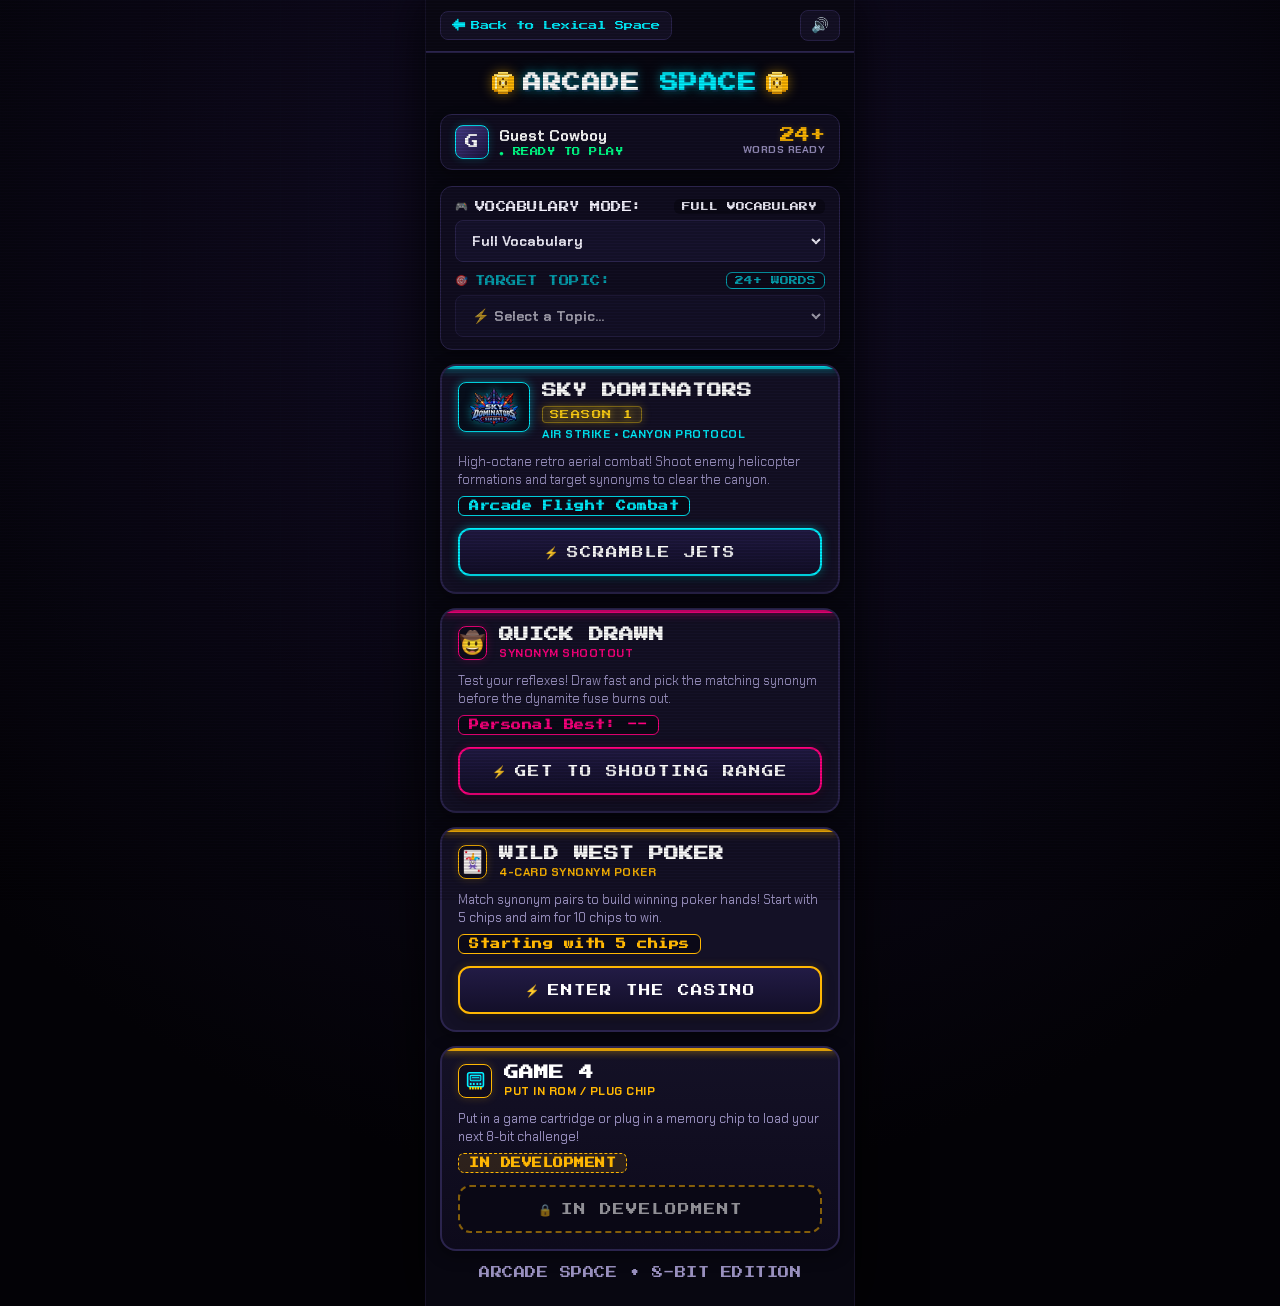
==== index.html @ 1ac6ac41 "Add Sky Dominators logo asset, .nojekyll, and update production game links" ====
<!DOCTYPE html>
<html lang="en">
<head>
  <meta charset="UTF-8">
  <meta name="viewport" content="width=device-width, initial-scale=1.0, maximum-scale=1.0, user-scalable=no, viewport-fit=cover">
  <title>Arcade Space — 8-Bit Mobile Hub</title>
  
  <!-- Retro 8-Bit & Mobile Fonts -->
  <link rel="preconnect" href="https://fonts.googleapis.com">
  <link rel="preconnect" href="https://fonts.gstatic.com" crossorigin>
  <link href="https://fonts.googleapis.com/css2?family=Chakra+Petch:wght@500;700;800&family=Press+Start+2P&display=swap" rel="stylesheet">

  <style>
    /* ==========================================================================
       MOBILE-ONLY RETRO 8-BIT & 20% NEON LIGHT SYSTEM
       ========================================================================== */
    :root {
      --bg-dark: #080711;
      --bg-card: #141126;
      --bg-card-press: #1d1838;
      
      /* 20% Neon Accents */
      --neon-cyan: #00F0FF;
      --neon-cyan-glow: rgba(0, 240, 255, 0.20);
      --neon-magenta: #FF007F;
      --neon-magenta-glow: rgba(255, 0, 127, 0.20);
      --neon-amber: #FFB703;
      --neon-amber-glow: rgba(255, 183, 3, 0.20);
      --neon-green: #00FF88;

      --border-retro: #2b244d;
      --text-muted: #9990bf;
      --text-white: #f5f3ff;

      --font-pixel: 'Press Start 2P', monospace;
      --font-ui: 'Chakra Petch', sans-serif;
    }

    * {
      box-sizing: border-box;
      margin: 0;
      padding: 0;
      -webkit-tap-highlight-color: transparent;
      user-select: none;
    }

    body {
      background-color: #030206;
      color: var(--text-white);
      font-family: var(--font-ui);
      min-height: 100vh;
      display: flex;
      justify-content: center;
      overflow-x: hidden;
      background-image: 
        radial-gradient(circle at 50% 20%, rgba(25, 18, 52, 0.8) 0%, #030206 75%),
        linear-gradient(rgba(0, 240, 255, 0.03) 1px, transparent 1px),
        linear-gradient(90deg, rgba(0, 240, 255, 0.03) 1px, transparent 1px);
      background-size: 100% 100%, 28px 28px, 28px 28px;
    }

    /* Subtle CRT Scanline (Atmospheric) */
    body::before {
      content: "";
      position: fixed;
      inset: 0;
      pointer-events: none;
      z-index: 999;
      background: linear-gradient(
        to bottom,
        rgba(255,255,255,0),
        rgba(255,255,255,0) 50%,
        rgba(0, 0, 0, 0.25) 50%,
        rgba(0, 0, 0, 0.25)
      );
      background-size: 100% 3px;
      opacity: 0.6;
    }

    /* Ambient 20% Neon Atmosphere Behind Mobile View */
    .ambient-glow-top {
      position: fixed;
      top: -60px;
      left: 50%;
      transform: translateX(-50%);
      width: 320px;
      height: 200px;
      background: radial-gradient(circle, rgba(0, 240, 255, 0.16) 0%, transparent 70%);
      pointer-events: none;
      z-index: 1;
    }

    /* Mobile App Container (Optimized for Mobile Use Only) */
    .mobile-app {
      width: 100%;
      max-width: 430px;
      min-height: 100vh;
      display: flex;
      flex-direction: column;
      background: var(--bg-dark);
      position: relative;
      z-index: 10;
      border-left: 1px solid rgba(43, 36, 77, 0.4);
      border-right: 1px solid rgba(43, 36, 77, 0.4);
      box-shadow: 0 0 50px rgba(0, 0, 0, 0.85);
      padding-bottom: 24px;
    }

    /* Top Sticky App Bar */
    .mobile-app-bar {
      position: sticky;
      top: 0;
      z-index: 50;
      background: rgba(12, 10, 22, 0.92);
      backdrop-filter: blur(10px);
      border-bottom: 2px solid var(--border-retro);
      padding: 10px 14px;
      display: flex;
      align-items: center;
      justify-content: space-between;
      gap: 10px;
    }

    .btn-app-back {
      display: inline-flex;
      align-items: center;
      gap: 6px;
      background: #151126;
      border: 1.5px solid var(--border-retro);
      color: var(--neon-cyan);
      padding: 7px 11px;
      border-radius: 8px;
      font-family: var(--font-pixel);
      font-size: clamp(0.46rem, 2vw, 0.58rem);
      line-height: 1.2;
      text-decoration: none;
      white-space: nowrap;
      transition: all 0.12s ease;
      cursor: pointer;
    }

    .btn-app-back:hover {
      border-color: var(--neon-cyan);
      box-shadow: 0 0 10px rgba(0, 240, 255, 0.35);
    }

    .btn-app-back:active {
      transform: scale(0.95);
      background: var(--neon-cyan-glow);
    }

    .btn-back-arrow {
      font-size: 0.82rem;
      line-height: 1;
      display: inline-block;
      transition: transform 0.15s ease;
    }

    .btn-app-back:hover .btn-back-arrow {
      transform: translateX(-2px);
    }

    .btn-app-sound {
      background: #151126;
      border: 1.5px solid var(--border-retro);
      color: var(--neon-amber);
      border-radius: 8px;
      padding: 6px 10px;
      font-size: 0.9rem;
      cursor: pointer;
      display: flex;
      align-items: center;
      justify-content: center;
      transition: all 0.12s ease;
    }

    .btn-app-sound:active {
      transform: scale(0.95);
    }

    /* 8-Bit Coin Logo Header */
    .logo-container {
      text-align: center;
      padding: 18px 14px 14px;
    }

    .mobile-logo-row {
      display: inline-flex;
      align-items: center;
      justify-content: center;
      gap: 8px;
    }

    .mobile-logo-title {
      font-family: var(--font-pixel);
      font-size: 1.15rem;
      letter-spacing: 1.5px;
      color: #ffffff;
      text-shadow: 
        0 0 10px rgba(0, 240, 255, 0.45),
        0 0 20px rgba(0, 240, 255, 0.2),
        2px 2px 0 #120e26;
    }

    .mobile-logo-title span {
      color: var(--neon-cyan);
    }

    /* 8-Bit Pixel Coin Animation */
    .coin-8bit {
      width: 24px;
      height: 24px;
      flex-shrink: 0;
      animation: coin-bob 2.2s ease-in-out infinite;
      filter: drop-shadow(0 0 6px rgba(255, 183, 3, 0.5));
    }

    .coin-8bit.alt {
      animation-delay: 1.1s;
    }

    @keyframes coin-bob {
      0%, 100% {
        transform: translateY(0) rotate(0deg);
      }
      50% {
        transform: translateY(-3px) rotate(6deg) scale(1.06);
        filter: drop-shadow(0 0 10px rgba(255, 183, 3, 0.8));
      }
    }

    /* Minimal Student Status Card */
    .student-card {
      margin: 0 14px 16px;
      background: #110e21;
      border: 1.5px solid var(--border-retro);
      border-radius: 12px;
      padding: 10px 14px;
      display: flex;
      align-items: center;
      justify-content: space-between;
      gap: 10px;
      box-shadow: 0 4px 12px rgba(0, 0, 0, 0.4);
    }

    .student-info {
      display: flex;
      align-items: center;
      gap: 10px;
      min-width: 0;
    }

    .student-avatar {
      width: 34px;
      height: 34px;
      border-radius: 8px;
      background: linear-gradient(135deg, #483d8b, #1d1540);
      border: 1.5px solid var(--neon-cyan);
      box-shadow: 0 0 8px var(--neon-cyan-glow);
      display: flex;
      align-items: center;
      justify-content: center;
      font-family: var(--font-pixel);
      font-size: 0.85rem;
      color: #fff;
      flex-shrink: 0;
    }

    .student-name {
      font-size: 0.95rem;
      font-weight: 800;
      color: #fff;
      white-space: nowrap;
      overflow: hidden;
      text-overflow: ellipsis;
    }

    .student-status {
      font-family: var(--font-pixel);
      font-size: 0.52rem;
      color: var(--neon-green);
      margin-top: 2px;
      letter-spacing: 0.5px;
    }

    .words-ready-badge {
      display: flex;
      flex-direction: column;
      align-items: flex-end;
      flex-shrink: 0;
    }

    .words-count-num {
      font-family: var(--font-pixel);
      font-size: 0.95rem;
      color: var(--neon-amber);
      text-shadow: 0 0 6px var(--neon-amber-glow);
    }

    .words-count-lbl {
      font-size: 0.65rem;
      font-weight: 700;
      color: var(--text-muted);
      text-transform: uppercase;
      letter-spacing: 0.5px;
    }

    /* Mobile Game Cards Stack */
    .mobile-games-stack {
      padding: 0 14px;
      display: flex;
      flex-direction: column;
      gap: 14px;
      flex: 1;
    }

    /* Touch-Optimized Game Card */
    .mobile-card {
      background: var(--bg-card);
      border: 2px solid var(--border-retro);
      border-radius: 16px;
      padding: 16px;
      display: flex;
      flex-direction: column;
      gap: 12px;
      position: relative;
      overflow: hidden;
      box-shadow: 0 4px 16px rgba(0, 0, 0, 0.45);
      animation: card-appear 0.35s ease-out backwards;
    }

    .mobile-card::before {
      content: "";
      position: absolute;
      top: 0;
      left: 0;
      right: 0;
      height: 3px;
      background: var(--card-accent, var(--neon-cyan));
      opacity: 0.85;
      box-shadow: 0 0 8px var(--card-accent, var(--neon-cyan));
    }

    @keyframes card-appear {
      from {
        opacity: 0;
        transform: translateY(12px);
      }
      to {
        opacity: 1;
        transform: translateY(0);
      }
    }

    .mobile-card.theme-airstrike {
      --card-accent: #00F0FF;
      --card-glow: rgba(0, 240, 255, 0.45);
      animation-delay: 0s;
    }

    .mobile-card.theme-duel {
      --card-accent: var(--neon-magenta);
      --card-glow: var(--neon-magenta-glow);
      animation-delay: 0.08s;
    }

    .mobile-card.theme-poker {
      --card-accent: var(--neon-amber);
      --card-glow: var(--neon-amber-glow);
      animation-delay: 0.16s;
    }

    .mobile-card.theme-cartridge {
      --card-accent: var(--neon-amber);
      --card-glow: var(--neon-amber-glow);
      background: linear-gradient(180deg, #141126 0%, #0d0a1b 100%);
      animation-delay: 0.24s;
    }

    .card-header-two-col {
      display: flex;
      align-items: stretch;
      gap: 12px;
      margin: 0;
      padding: 0;
    }

    .card-header-titles {
      display: flex;
      flex-direction: column;
      justify-content: center;
      gap: 3px;
      flex: 1;
      min-width: 0;
    }

    .card-icon-box {
      aspect-ratio: 1 / 1;
      align-self: stretch;
      border-radius: 8px;
      background: #0f0c1d;
      border: 1.5px solid var(--card-accent, var(--neon-cyan));
      box-shadow: 0 0 10px var(--card-glow, var(--neon-cyan-glow));
      display: flex;
      align-items: center;
      justify-content: center;
      font-size: 1.35rem;
      flex-shrink: 0;
      overflow: hidden;
      object-fit: contain;
    }

    .card-icon-box.card-icon-logo {
      width: 72px;
      height: 50px;
      aspect-ratio: auto;
      padding: 3px 5px;
      background: #08101e;
      border: 1.5px solid var(--card-accent, #00F0FF);
      box-shadow: 0 0 10px var(--card-glow, rgba(0, 240, 255, 0.45));
      display: flex;
      align-items: center;
      justify-content: center;
      flex-shrink: 0;
      border-radius: 8px;
      overflow: hidden;
    }

    .card-icon-box svg {
      max-width: 65%;
      max-height: 65%;
      object-fit: contain;
    }

    .card-icon-box img,
    .card-icon-box .card-logo-img {
      width: 100%;
      height: 100%;
      object-fit: contain;
      display: block;
      filter: drop-shadow(0 0 4px rgba(0, 240, 255, 0.5));
    }

    .card-title {
      font-family: var(--font-pixel);
      font-size: 0.92rem;
      line-height: 1.2;
      color: #ffffff;
      margin: 0;
    }

    .card-season-subtitle {
      display: inline-flex;
      align-items: center;
      gap: 5px;
      font-family: var(--font-pixel);
      font-size: 0.58rem;
      letter-spacing: 0.16em;
      color: #facc15;
      text-shadow: 0 0 8px rgba(250, 204, 21, 0.7);
      background: rgba(250, 204, 21, 0.12);
      border: 1px solid rgba(250, 204, 21, 0.45);
      border-radius: 4px;
      padding: 3px 7px;
      margin-top: 3px;
      margin-bottom: 2px;
      width: fit-content;
      text-transform: uppercase;
      box-shadow: 0 0 10px rgba(250, 204, 21, 0.25), inset 0 0 4px rgba(250, 204, 21, 0.1);
    }

    .card-subtitle {
      font-size: 0.72rem;
      font-weight: 700;
      color: var(--card-accent, var(--neon-cyan));
      text-transform: uppercase;
      letter-spacing: 0.5px;
      line-height: 1.2;
      margin: 0;
    }

    .card-body {
      display: flex;
      flex-direction: column;
      gap: 8px;
    }

    .card-short-desc {
      font-size: 0.8rem;
      line-height: 1.35;
      color: var(--text-muted);
      margin: 0;
    }

    .card-meta-row {
      display: flex;
      align-items: center;
      gap: 8px;
    }

    .card-stat-badge {
      font-family: var(--font-pixel);
      font-size: 0.62rem;
      padding: 4px 10px;
      border-radius: 6px;
      background: #0b0917;
      border: 1px solid var(--card-accent, var(--neon-cyan));
      color: var(--card-accent, var(--neon-cyan));
      display: inline-flex;
      align-items: center;
      letter-spacing: 0.5px;
      font-weight: 700;
    }

    .card-in-dev-pill {
      font-family: var(--font-pixel);
      font-size: 0.62rem;
      padding: 4px 10px;
      border-radius: 6px;
      background: rgba(255, 179, 0, 0.12);
      border: 1px dashed var(--neon-amber);
      color: var(--neon-amber);
      display: inline-flex;
      align-items: center;
      letter-spacing: 0.5px;
      font-weight: 800;
    }

    .mobile-btn-cartridge.in-dev-btn {
      width: 100%;
      min-height: 48px;
      display: flex;
      align-items: center;
      justify-content: center;
      gap: 8px;
      background: #0a0815;
      border: 2px dashed rgba(255, 179, 0, 0.5);
      border-radius: 12px;
      color: rgba(255, 255, 255, 0.55);
      font-family: var(--font-pixel);
      font-size: 0.72rem;
      letter-spacing: 1px;
      cursor: not-allowed;
      box-shadow: none;
    }

    /* Mobile Big Tap Action Buttons (Thumb Optimized) */
    .mobile-btn-play {
      width: 100%;
      min-height: 48px;
      display: flex;
      align-items: center;
      justify-content: center;
      gap: 8px;
      background: linear-gradient(180deg, #221b45 0%, #130f29 100%);
      border: 2px solid var(--card-accent, var(--neon-cyan));
      border-radius: 12px;
      color: #ffffff;
      font-family: var(--font-pixel);
      font-size: 0.72rem;
      text-decoration: none;
      cursor: pointer;
      text-transform: uppercase;
      letter-spacing: 1px;
      box-shadow: 0 4px 12px rgba(0, 0, 0, 0.4), 0 0 10px var(--card-glow, var(--neon-cyan-glow));
      transition: transform 0.1s ease, filter 0.1s ease;
    }

    .mobile-btn-play:active {
      transform: scale(0.96);
      filter: brightness(1.2);
    }

    /* Cartridge Slot Button */
    .mobile-btn-cartridge {
      width: 100%;
      min-height: 48px;
      display: flex;
      align-items: center;
      justify-content: center;
      gap: 8px;
      background: #0e0b1c;
      border: 2px dashed var(--neon-cyan);
      border-radius: 12px;
      color: var(--neon-cyan);
      font-family: var(--font-pixel);
      font-size: 0.65rem;
      text-transform: uppercase;
      letter-spacing: 0.8px;
      cursor: pointer;
      box-shadow: 0 0 10px rgba(0, 240, 255, 0.12);
      transition: all 0.12s ease;
    }

    .mobile-btn-cartridge:active {
      transform: scale(0.96);
      background: rgba(0, 240, 255, 0.15);
      border-style: solid;
      box-shadow: 0 0 16px var(--neon-cyan-glow);
    }

    /* Minimal Mobile Footer */
    .mobile-footer {
      text-align: center;
      padding: 16px 14px 4px;
      font-size: 0.7rem;
      color: var(--text-muted);
      font-family: var(--font-pixel);
      letter-spacing: 0.5px;
    }
  </style>
</head>
<body>

  <!-- Ambient 20% Neon Atmosphere -->
  <div class="ambient-glow-top"></div>

  <!-- Mobile App Frame (Mobile Use Only) -->
  <div class="mobile-app">

    <!-- Top Sticky Mobile Bar -->
    <nav class="mobile-app-bar">
      <a href="https://vuongtranvt1331-design.github.io/Lexical_Space/" class="btn-app-back" id="btnBackToLS" title="Return to Lexical Space">
        <span class="btn-back-arrow" aria-hidden="true">←</span> Back to Lexical Space
      </a>

      <button id="btnSoundToggle" class="btn-app-sound" type="button" aria-label="Toggle 8-bit Sound">
        <span id="soundIcon">🔊</span>
      </button>
    </nav>

    <!-- Logo Header with 8-Bit Golden Pixel Coins -->
    <header class="logo-container">
      <div class="mobile-logo-row">
        <!-- 8-Bit Pixel Coin (Left) -->
        <svg class="coin-8bit" viewBox="0 0 24 24" xmlns="http://www.w3.org/2000/svg">
          <rect x="7" y="1" width="10" height="2" fill="#FFE066"/>
          <rect x="7" y="21" width="10" height="2" fill="#D48B00"/>
          <rect x="3" y="3" width="4" height="2" fill="#FFE066"/>
          <rect x="17" y="3" width="4" height="2" fill="#FFE066"/>
          <rect x="3" y="19" width="4" height="2" fill="#D48B00"/>
          <rect x="17" y="19" width="4" height="2" fill="#D48B00"/>
          <rect x="1" y="5" width="2" height="14" fill="#FFB703"/>
          <rect x="21" y="5" width="2" height="14" fill="#FFB703"/>
          <rect x="3" y="5" width="18" height="14" fill="#FFB703"/>
          <rect x="7" y="3" width="10" height="18" fill="#FFC324"/>
          <rect x="4" y="6" width="2" height="12" fill="#FFF2A3"/>
          <rect x="6" y="4" width="12" height="2" fill="#FFF2A3"/>
          <rect x="11" y="7" width="2" height="10" fill="#7D4E00"/>
          <rect x="8" y="10" width="8" height="4" fill="#7D4E00"/>
          <rect x="10" y="9" width="4" height="6" fill="#FFE066"/>
          <rect x="11" y="11" width="2" height="2" fill="#FFFFFF"/>
        </svg>

        <h1 class="mobile-logo-title">ARCADE <span>SPACE</span></h1>

        <!-- 8-Bit Pixel Coin (Right, Alt Timing) -->
        <svg class="coin-8bit alt" viewBox="0 0 24 24" xmlns="http://www.w3.org/2000/svg">
          <rect x="7" y="1" width="10" height="2" fill="#FFE066"/>
          <rect x="7" y="21" width="10" height="2" fill="#D48B00"/>
          <rect x="3" y="3" width="4" height="2" fill="#FFE066"/>
          <rect x="17" y="3" width="4" height="2" fill="#FFE066"/>
          <rect x="3" y="19" width="4" height="2" fill="#D48B00"/>
          <rect x="17" y="19" width="4" height="2" fill="#D48B00"/>
          <rect x="1" y="5" width="2" height="14" fill="#FFB703"/>
          <rect x="21" y="5" width="2" height="14" fill="#FFB703"/>
          <rect x="3" y="5" width="18" height="14" fill="#FFB703"/>
          <rect x="7" y="3" width="10" height="18" fill="#FFC324"/>
          <rect x="4" y="6" width="2" height="12" fill="#FFF2A3"/>
          <rect x="6" y="4" width="12" height="2" fill="#FFF2A3"/>
          <rect x="11" y="7" width="2" height="10" fill="#7D4E00"/>
          <rect x="8" y="10" width="8" height="4" fill="#7D4E00"/>
          <rect x="10" y="9" width="4" height="6" fill="#FFE066"/>
          <rect x="11" y="11" width="2" height="2" fill="#FFFFFF"/>
        </svg>
      </div>
    </header>

    <!-- Student Status Card (Essential Info Only) -->
    <section class="student-card">
      <div class="student-info">
        <div id="playerAvatar" class="student-avatar">G</div>
        <div style="min-width: 0;">
          <div id="playerName" class="student-name">Guest Cowboy</div>
          <div class="student-status">● READY TO PLAY</div>
        </div>
      </div>

      <div class="words-ready-badge">
        <span id="playerWordCount" class="words-count-num">--</span>
        <span class="words-count-lbl">WORDS READY</span>
      </div>
    </section>

    <!-- Dynamic Topic & Mode Mission Control -->
    <section class="topic-select-card" style="margin: 0 14px 14px; background: #110e21; border: 1.5px solid var(--border-retro); border-radius: 12px; padding: 12px 14px; box-shadow: 0 4px 12px rgba(0, 0, 0, 0.4);">
      
      <!-- Vocabulary Mode Dropdown (Exactly: Full Vocabulary, Topic) -->
      <div style="margin-bottom: 10px;">
        <div style="display: flex; align-items: center; justify-content: space-between; margin-bottom: 6px;">
          <span style="font-family: var(--font-pixel); font-size: 0.65rem; color: var(--neon-yellow); letter-spacing: 0.5px; display: flex; align-items: center; gap: 6px;">
            <span>🎮</span> VOCABULARY MODE:
          </span>
          <span id="vocabModeBadge" style="font-family: var(--font-pixel); font-size: 0.55rem; padding: 3px 8px; border-radius: 6px; background: #0b0917; border: 1px solid var(--neon-yellow); color: var(--neon-yellow);">
            FULL VOCABULARY
          </span>
        </div>
        <div style="position: relative;">
          <select id="arcadeVocabModeSelect" style="width: 100%; min-height: 42px; background: #17132e; border: 1.5px solid var(--border-retro); border-radius: 8px; color: #f5f3ff; font-family: var(--font-ui); font-size: 0.88rem; font-weight: 700; padding: 8px 12px; outline: none; cursor: pointer; transition: all 0.15s ease;">
            <option value="full">Full Vocabulary</option>
            <option value="topic">Topic</option>
          </select>
        </div>
      </div>

      <!-- Topic Mission Control (Active & required when Mode = Topic) -->
      <div id="arcadeTopicWrapper" style="position: relative; transition: opacity 0.2s ease;">
        <div style="display: flex; align-items: center; justify-content: space-between; margin-bottom: 6px;">
          <span id="topicLabelText" style="font-family: var(--font-pixel); font-size: 0.65rem; color: var(--neon-cyan); letter-spacing: 0.5px; display: flex; align-items: center; gap: 6px;">
            <span>🎯</span> TARGET TOPIC:
          </span>
          <span id="topicWordCountBadge" style="font-family: var(--font-pixel); font-size: 0.55rem; padding: 3px 8px; border-radius: 6px; background: #0b0917; border: 1px solid var(--neon-cyan); color: var(--neon-cyan);">
            ALL TOPICS
          </span>
        </div>
        <div style="position: relative;">
          <select id="arcadeTopicSelect" style="width: 100%; min-height: 42px; background: #17132e; border: 1.5px solid var(--border-retro); border-radius: 8px; color: #f5f3ff; font-family: var(--font-ui); font-size: 0.88rem; font-weight: 700; padding: 8px 12px; outline: none; cursor: pointer; transition: all 0.15s ease;">
            <option value="">⚡ Select a Topic...</option>
          </select>
        </div>
        <div id="modeWarningMsg" style="display: none; margin-top: 6px; font-size: 0.75rem; color: #f87171; font-weight: 700; font-family: var(--font-ui); padding: 4px 8px; background: rgba(239, 68, 68, 0.12); border: 1px solid rgba(239, 68, 68, 0.3); border-radius: 6px;">
          ⚠️ Please select a topic to start playing in Topic mode!
        </div>
      </div>

    </section>

    <!-- Mobile Games Stack (Direct Thumb Actions) -->
    <main class="mobile-games-stack">

      <!-- ==================== GAME 1: SKY DOMINATORS (FEATURED) ==================== -->
      <article class="mobile-card theme-airstrike">
        <header class="card-header-two-col">
          <div class="card-icon-box card-icon-logo" title="Sky Dominators" aria-hidden="true">
            <img src="assets/logo/sky_dominators_logo.png" alt="Sky Dominators Logo" class="card-logo-img" />
          </div>
          <div class="card-header-titles">
            <h2 class="card-title">SKY DOMINATORS</h2>
            <div class="card-season-subtitle">SEASON 1</div>
            <div class="card-subtitle">Air Strike • Canyon Protocol</div>
          </div>
        </header>

        <div class="card-body">
          <p class="card-short-desc">
            High-octane retro aerial combat! Shoot enemy helicopter formations and target synonyms to clear the canyon.
          </p>
          <div class="card-meta-row">
            <span class="card-stat-badge">Arcade Flight Combat</span>
          </div>
        </div>

        <a id="btnPlayAirStrike" href="air_strike_arcade_game%20(1).html" class="mobile-btn-play">
          <span>⚡</span> Scramble Jets
        </a>
      </article>

      <!-- ==================== GAME 2: QUICK DRAWN ==================== -->
      <article class="mobile-card theme-duel">
        <header class="card-header-two-col">
          <div class="card-icon-box" aria-hidden="true">🤠</div>
          <div class="card-header-titles">
            <h2 class="card-title">QUICK DRAWN</h2>
            <div class="card-subtitle">Synonym Shootout</div>
          </div>
        </header>

        <div class="card-body">
          <p class="card-short-desc">
            Test your reflexes! Draw fast and pick the matching synonym before the dynamite fuse burns out.
          </p>
          <div class="card-meta-row">
            <span id="statBestDuel" class="card-stat-badge">Personal Best: --</span>
          </div>
        </div>

        <a id="btnPlayQuickDrawn" href="fast_drawn_wilhelm_scream_instructions%20(1).html" class="mobile-btn-play">
          <span>⚡</span> Get to Shooting Range
        </a>
      </article>

      <!-- ==================== GAME 3: WILD WEST POKER ==================== -->
      <article class="mobile-card theme-poker">
        <header class="card-header-two-col">
          <div class="card-icon-box" aria-hidden="true">🃏</div>
          <div class="card-header-titles">
            <h2 class="card-title">WILD WEST POKER</h2>
            <div class="card-subtitle">4-Card Synonym Poker</div>
          </div>
        </header>

        <div class="card-body">
          <p class="card-short-desc">
            Match synonym pairs to build winning poker hands! Start with 5 chips and aim for 10 chips to win.
          </p>
          <div class="card-meta-row">
            <span class="card-stat-badge">Starting with 5 chips</span>
          </div>
        </div>

        <a id="btnPlayPoker" href="wild_west_vocabulary_poker_fixed.html" class="mobile-btn-play">
          <span>⚡</span> Enter the Casino
        </a>
      </article>

      <!-- ==================== GAME 4: CARTRIDGE BAY (IN DEVELOPMENT) ==================== -->
      <article class="mobile-card theme-cartridge">
        <header class="card-header-two-col">
          <div class="card-icon-box" title="8-Bit Memory Cartridge Slot" aria-hidden="true">
            <svg width="24" height="24" viewBox="0 0 24 24" fill="none" xmlns="http://www.w3.org/2000/svg">
              <rect x="3" y="2" width="18" height="16" rx="2" fill="#1b1736" stroke="#00F0FF" stroke-width="1.8"/>
              <rect x="6" y="5" width="12" height="6" rx="1" fill="#00F0FF" fill-opacity="0.2" stroke="#00F0FF" stroke-width="1.2"/>
              <line x1="8" y1="7.5" x2="16" y2="7.5" stroke="#00F0FF" stroke-width="1"/>
              <rect x="5.5" y="13.5" width="2" height="2.5" fill="#00F0FF"/>
              <rect x="9" y="13.5" width="2" height="2.5" fill="#00F0FF"/>
              <rect x="13" y="13.5" width="2" height="2.5" fill="#00F0FF"/>
              <rect x="16.5" y="13.5" width="2" height="2.5" fill="#00F0FF"/>
              <rect x="5" y="18" width="2" height="3" fill="#FFD700"/>
              <rect x="8" y="18" width="2" height="3" fill="#FFD700"/>
              <rect x="11" y="18" width="2" height="3" fill="#FFD700"/>
              <rect x="14" y="18" width="2" height="3" fill="#FFD700"/>
              <rect x="17" y="18" width="2" height="3" fill="#FFD700"/>
            </svg>
          </div>
          <div class="card-header-titles">
            <h2 class="card-title">GAME 4</h2>
            <div class="card-subtitle">Put in ROM / Plug Chip</div>
          </div>
        </header>

        <div class="card-body">
          <p class="card-short-desc">
            Put in a game cartridge or plug in a memory chip to load your next 8-bit challenge!
          </p>
          <div class="card-meta-row">
            <span class="card-in-dev-pill">IN DEVELOPMENT</span>
          </div>
        </div>

        <button id="btnInsertCartridge" type="button" class="mobile-btn-cartridge in-dev-btn" disabled aria-disabled="true">
          <span>🔒</span> IN DEVELOPMENT
        </button>
      </article>

    </main>

    <!-- Minimal Mobile Footer -->
    <footer class="mobile-footer">
      ARCADE SPACE • 8-BIT EDITION
    </footer>

  </div>

  <!-- Retro Web Audio Engine & Fast Mobile Logic -->
  <script>
    (function () {
      'use strict';

      // =========================================================================
      // 1. 8-BIT RETRO SOUND SYNTHESIZER (Pure Web Audio API)
      // =========================================================================
      class RetroAudioEngine {
        constructor() {
          this.ctx = null;
          this.muted = false;
        }

        init() {
          if (!this.ctx) {
            const AudioCtx = window.AudioContext || window.webkitAudioContext;
            if (AudioCtx) this.ctx = new AudioCtx();
          }
          if (this.ctx && this.ctx.state === "suspended") {
            this.ctx.resume();
          }
        }

        toggleMute() {
          this.muted = !this.muted;
          return this.muted;
        }

        playCoin() {
          if (this.muted) return;
          this.init();
          if (!this.ctx) return;

          const notes = [523.25, 659.25, 783.99, 1046.5];
          notes.forEach((freq, i) => {
            const start = this.ctx.currentTime + i * 0.055;
            const osc = this.ctx.createOscillator();
            const gain = this.ctx.createGain();
            osc.type = "square";
            osc.frequency.setValueAtTime(freq, start);
            gain.gain.setValueAtTime(0.08, start);
            gain.gain.exponentialRampToValueAtTime(0.001, start + 0.14);
            osc.connect(gain);
            gain.connect(this.ctx.destination);
            osc.start(start);
            osc.stop(start + 0.15);
          });
        }

        playBlip() {
          if (this.muted) return;
          this.init();
          if (!this.ctx) return;

          const now = this.ctx.currentTime;
          const osc = this.ctx.createOscillator();
          const gain = this.ctx.createGain();
          osc.type = "triangle";
          osc.frequency.setValueAtTime(480, now);
          osc.frequency.exponentialRampToValueAtTime(960, now + 0.05);
          gain.gain.setValueAtTime(0.08, now);
          gain.gain.exponentialRampToValueAtTime(0.001, now + 0.06);
          osc.connect(gain);
          gain.connect(this.ctx.destination);
          osc.start(now);
          osc.stop(now + 0.07);
        }

        playCartridgeSnap() {
          if (this.muted) return;
          this.init();
          if (!this.ctx) return;
          const now = this.ctx.currentTime;
          const osc = this.ctx.createOscillator();
          const gain = this.ctx.createGain();
          osc.type = "sawtooth";
          osc.frequency.setValueAtTime(140, now);
          osc.frequency.exponentialRampToValueAtTime(35, now + 0.1);
          gain.gain.setValueAtTime(0.18, now);
          gain.gain.exponentialRampToValueAtTime(0.001, now + 0.1);
          osc.connect(gain);
          gain.connect(this.ctx.destination);
          osc.start(now);
          osc.stop(now + 0.11);

          setTimeout(() => {
            if (!this.ctx || this.muted) return;
            const t = this.ctx.currentTime;
            const osc2 = this.ctx.createOscillator();
            const gain2 = this.ctx.createGain();
            osc2.type = "square";
            osc2.frequency.setValueAtTime(1046.5, t);
            osc2.frequency.setValueAtTime(2093, t + 0.05);
            gain2.gain.setValueAtTime(0.1, t);
            gain2.gain.exponentialRampToValueAtTime(0.001, t + 0.12);
            osc2.connect(gain2);
            gain2.connect(this.ctx.destination);
            osc2.start(t);
            osc2.stop(t + 0.13);
          }, 60);
        }
      }

      const audio = new RetroAudioEngine();

      // =========================================================================
      // 2. USER PASSPORT & LOCAL WORDS DETECTION
      // =========================================================================
      function getDetectedUser() {
        const params = new URLSearchParams(window.location.search);
        const urlUser = params.get("user");
        if (urlUser && urlUser.trim()) return urlUser.trim();

        const keys = ["vocab_user", "username", "lexicalSpace_username", "currentUser"];
        for (const k of keys) {
          const val = localStorage.getItem(k);
          if (val && val.trim()) {
            const trimmed = val.trim();
            if (trimmed.startsWith("{")) {
              try {
                const parsed = JSON.parse(trimmed);
                if (parsed && parsed.username) return parsed.username.trim();
              } catch (_) {}
            } else {
              return trimmed;
            }
          }
        }
        return "Guest Cowboy";
      }

      function sortTopicsNumericFirst(topics) {
        return [...topics].sort((a, b) => {
          const parseTopic = (t) => {
            const match = String(t || "").trim().match(/^(\d+)(?:\.|\s|-|_)?(.*)$/);
            if (match) {
              return { hasNumber: true, num: parseInt(match[1], 10), rest: match[2].trim() };
            }
            return { hasNumber: false, num: Infinity, rest: String(t || "").trim() };
          };

          const parsedA = parseTopic(a);
          const parsedB = parseTopic(b);

          if (parsedA.hasNumber && parsedB.hasNumber) {
            if (parsedA.num !== parsedB.num) return parsedA.num - parsedB.num;
            return parsedA.rest.localeCompare(parsedB.rest, undefined, { sensitivity: 'base', numeric: true });
          }

          if (parsedA.hasNumber && !parsedB.hasNumber) return -1;
          if (!parsedA.hasNumber && parsedB.hasNumber) return 1;

          return parsedA.rest.localeCompare(parsedB.rest, undefined, { sensitivity: 'base', numeric: true });
        });
      }

      async function queryIndexedDBWordData(username) {
        return new Promise((resolve) => {
          try {
            if (!window.indexedDB) return resolve({ totalCount: 0, topicMap: new Map(), sortedTopics: [] });
            const req = indexedDB.open("LexicalSpaceDB", 1);
            req.onerror = () => resolve({ totalCount: 0, topicMap: new Map(), sortedTopics: [] });
            req.onsuccess = (e) => {
              const db = e.target.result;
              if (!db.objectStoreNames.contains("words")) return resolve({ totalCount: 0, topicMap: new Map(), sortedTopics: [] });
              const tx = db.transaction("words", "readonly");
              const store = tx.objectStore("words");
              const getReq = store.getAll();
              getReq.onerror = () => resolve({ totalCount: 0, topicMap: new Map(), sortedTopics: [] });
              getReq.onsuccess = () => {
                const all = getReq.result || [];
                const u = (username && username !== "Guest Cowboy") ? username.toLowerCase() : "";
                const matched = all.filter(w => !u || ((w.username || "").trim().toLowerCase() === u));

                const topicMap = new Map();
                let synonymCount = 0;
                matched.forEach(w => {
                  const t = (w.topic || "").trim();
                  if (t) {
                    topicMap.set(t, (topicMap.get(t) || 0) + 1);
                  }
                  const syn = w.synonym1 || w.synonym || w.synonym2 || (Array.isArray(w.synonyms) && w.synonyms.length > 0);
                  if (syn) synonymCount++;
                });

                const rawTopics = Array.from(topicMap.keys());
                const sortedTopics = sortTopicsNumericFirst(rawTopics);

                resolve({
                  totalCount: u ? matched.length : all.length,
                  synonymCount: synonymCount,
                  topicMap,
                  sortedTopics
                });
              };
            };
          } catch (_) {
            resolve({ totalCount: 0, synonymCount: 0, topicMap: new Map(), sortedTopics: [] });
          }
        });
      }

      function getBestDuelScore(username) {
        const u = username ? username.toLowerCase() : "guest";
        try {
          const val = parseInt(
            localStorage.getItem("quickDrawn_bestScore_" + u) ||
            localStorage.getItem("ls_qd_best_" + u),
            10
          );
          return Number.isFinite(val) && val > 0 ? val : null;
        } catch (_) {
          return null;
        }
      }

      // =========================================================================
      // 3. MOBILE INITIALIZATION & TOUCH EVENTS
      // =========================================================================
      window.addEventListener("DOMContentLoaded", async () => {
        const activeUser = getDetectedUser();
        const domName = document.getElementById("playerName");
        const domAvatar = document.getElementById("playerAvatar");
        const domWordCount = document.getElementById("playerWordCount");
        const domBestDuel = document.getElementById("statBestDuel");
        const btnSoundToggle = document.getElementById("btnSoundToggle");
        const soundIcon = document.getElementById("soundIcon");
        const vocabModeSelect = document.getElementById("arcadeVocabModeSelect");
        const vocabModeBadge = document.getElementById("vocabModeBadge");
        const topicWrapper = document.getElementById("arcadeTopicWrapper");
        const topicSelect = document.getElementById("arcadeTopicSelect");
        const topicWordBadge = document.getElementById("topicWordCountBadge");
        const modeWarningMsg = document.getElementById("modeWarningMsg");
        const btnQD = document.getElementById("btnPlayQuickDrawn");
        const btnPK = document.getElementById("btnPlayPoker");
        const btnAS = document.getElementById("btnPlayAirStrike");

        // Set student info
        domName.textContent = activeUser;
        domAvatar.textContent = (activeUser.charAt(0) || "G").toUpperCase();

        // Best Duel Score
        const bestScore = getBestDuelScore(activeUser);
        if (domBestDuel) {
          domBestDuel.textContent = bestScore ? `Personal Best: ${bestScore.toLocaleString()}` : "Personal Best: --";
        }

        // Query words and topics dynamically from LexicalSpaceDB
        const wordData = await queryIndexedDBWordData(activeUser);
        domWordCount.textContent = wordData.totalCount > 0 ? String(wordData.totalCount) : "24+";

        // Restore saved mode & topic preferences
        const urlParams = new URLSearchParams(window.location.search);
        let selectedMode = (urlParams.get("mode") || sessionStorage.getItem("arcade_vocab_mode") || "full").trim().toLowerCase();
        if (!["full", "topic"].includes(selectedMode)) {
          selectedMode = "full";
          sessionStorage.setItem("arcade_vocab_mode", "full");
        }
        if (vocabModeSelect) {
          vocabModeSelect.value = selectedMode;
        }

        let selectedTopic = (urlParams.get("topic") || sessionStorage.getItem("arcade_selected_topic") || "").trim();

        // Populate topic dropdown
        if (topicSelect) {
          topicSelect.innerHTML = `<option value="">⚡ Select a Topic...</option>`;
          wordData.sortedTopics.forEach(t => {
            const count = wordData.topicMap.get(t) || 0;
            const opt = document.createElement("option");
            opt.value = t;
            opt.textContent = `${t} (${count} words)`;
            topicSelect.appendChild(opt);
          });

          if (selectedTopic && wordData.sortedTopics.some(t => t.toLowerCase() === selectedTopic.toLowerCase())) {
            topicSelect.value = selectedTopic;
          } else {
            selectedTopic = "";
            topicSelect.value = "";
          }
        }

        function updateGameLinks(mode, topic) {
          const userParam = (activeUser && activeUser !== "Guest Cowboy") ? `user=${encodeURIComponent(activeUser)}` : "";
          const modeParam = `mode=${encodeURIComponent(mode)}`;
          const topicParam = (mode === "topic" && topic) ? `topic=${encodeURIComponent(topic)}` : "";
          const returnUrlParam = `returnUrl=${encodeURIComponent(window.location.href)}`;

          const queryParts = [userParam, modeParam, topicParam, returnUrlParam].filter(Boolean);
          const queryString = queryParts.length > 0 ? `?${queryParts.join("&")}` : "";

          // Authoritative Production URLs
          const PROD_QUICK_DRAWN_URL = "https://vuongtranvt1331-design.github.io/QuickDrawn/";
          const PROD_POKER_URL = "https://vuongtranvt1331-design.github.io/Poker/";
          const PROD_AIR_STRIKE_URL = "https://vuongtranvt1331-design.github.io/Sky_Dominators/";

          // Automatically detect environment: GitHub Pages vs Local/File
          const isGitHubPages = window.location.hostname.endsWith("github.io");
          const qdUrl = isGitHubPages
            ? `${PROD_QUICK_DRAWN_URL}${queryString}`
            : `fast_drawn_wilhelm_scream_instructions%20(1).html${queryString}`;
          const pkUrl = isGitHubPages
            ? `${PROD_POKER_URL}${queryString}`
            : `wild_west_vocabulary_poker_fixed.html${queryString}`;
          const asUrl = isGitHubPages
            ? `${PROD_AIR_STRIKE_URL}${queryString}`
            : `air_strike_arcade_game%20(1).html${queryString}`;

          if (btnQD) {
            btnQD.href = qdUrl;
          }
          if (btnPK) {
            btnPK.href = pkUrl;
          }
          if (btnAS) {
            btnAS.href = asUrl;
          }

          if (modeWarningMsg) {
            modeWarningMsg.style.display = "none";
          }

          if (mode === "full") {
            if (vocabModeBadge) {
              vocabModeBadge.textContent = "FULL VOCABULARY";
              vocabModeBadge.style.color = "var(--neon-yellow)";
              vocabModeBadge.style.borderColor = "var(--neon-yellow)";
            }
            if (topicWordBadge) topicWordBadge.textContent = `${wordData.totalCount || '24+'} WORDS`;
            if (topicWrapper) topicWrapper.style.opacity = "0.65";
          } else if (mode === "topic") {
            if (vocabModeBadge) {
              vocabModeBadge.textContent = "TOPIC";
              vocabModeBadge.style.color = "var(--neon-cyan)";
              vocabModeBadge.style.borderColor = "var(--neon-cyan)";
            }
            if (topicWrapper) topicWrapper.style.opacity = "1";
            if (topicWordBadge) {
              if (topic) {
                const count = wordData.topicMap.get(topic) || 0;
                topicWordBadge.textContent = `${count} WORDS`;
              } else {
                topicWordBadge.textContent = "SELECT TOPIC";
              }
            }
          }
        }

        // Initialize game links with current mode and topic
        updateGameLinks(selectedMode, selectedTopic);

        // Vocab mode change event
        vocabModeSelect?.addEventListener("change", () => {
          selectedMode = vocabModeSelect.value.trim().toLowerCase();
          if (!["full", "topic"].includes(selectedMode)) {
            selectedMode = "full";
          }
          sessionStorage.setItem("arcade_vocab_mode", selectedMode);
          updateGameLinks(selectedMode, selectedTopic);
          audio.playBlip();
        });

        // Topic select change event
        topicSelect?.addEventListener("change", () => {
          selectedTopic = topicSelect.value.trim();
          sessionStorage.setItem("arcade_selected_topic", selectedTopic);
          updateGameLinks(selectedMode, selectedTopic);
          audio.playBlip();
        });

        // Sound toggle
        btnSoundToggle.addEventListener("click", () => {
          const isMuted = audio.toggleMute();
          soundIcon.textContent = isMuted ? "🔇" : "🔊";
          if (!isMuted) audio.playBlip();
        });

        // Touch feedback on buttons & topic validation
        document.querySelectorAll(".mobile-btn-play").forEach(btn => {
          btn.addEventListener("click", (e) => {
            if (selectedMode === "topic" && !selectedTopic) {
              e.preventDefault();
              audio.playBlip();
              if (modeWarningMsg) {
                modeWarningMsg.style.display = "block";
                modeWarningMsg.textContent = "⚠️ Please select a vocabulary topic before starting in Topic mode!";
              }
              topicSelect?.focus();
              return;
            }
            audio.playCoin();
          });
        });

        // Configure return navigation to Lexical Space
        const PROD_LS_URL = "https://vuongtranvt1331-design.github.io/Lexical_Space/";
        const isGitHubPages = window.location.hostname.endsWith("github.io");
        const returnUrlParam = urlParams.get("returnUrl");
        const defaultLsUrl = isGitHubPages ? PROD_LS_URL : "index (1).html";
        const finalLsUrl = returnUrlParam || defaultLsUrl;

        const btnBackToLS = document.getElementById("btnBackToLS");
        if (btnBackToLS) {
          btnBackToLS.href = finalLsUrl;
          btnBackToLS.addEventListener("click", () => {
            audio.playBlip();
          });
        }

        // 8-Bit Cartridge Bay Insert Interaction
        const btnCartridge = document.getElementById("btnInsertCartridge");
        if (btnCartridge) {
          btnCartridge.addEventListener("click", () => {
            audio.playCartridgeSnap();
            btnCartridge.innerHTML = "<span>💾</span> CARTRIDGE INSERTED! [READY]";
            btnCartridge.style.borderColor = "var(--neon-green)";
            btnCartridge.style.color = "var(--neon-green)";
            btnCartridge.style.boxShadow = "0 0 16px rgba(0, 255, 136, 0.4)";
            setTimeout(() => {
              btnCartridge.innerHTML = "<span>📼</span> PUT IN CARTRIDGE / PLUG CHIP";
              btnCartridge.style.borderColor = "";
              btnCartridge.style.color = "";
              btnCartridge.style.boxShadow = "";
            }, 2400);
          });
        }
      });
    })();
  </script>
</body>
</html>
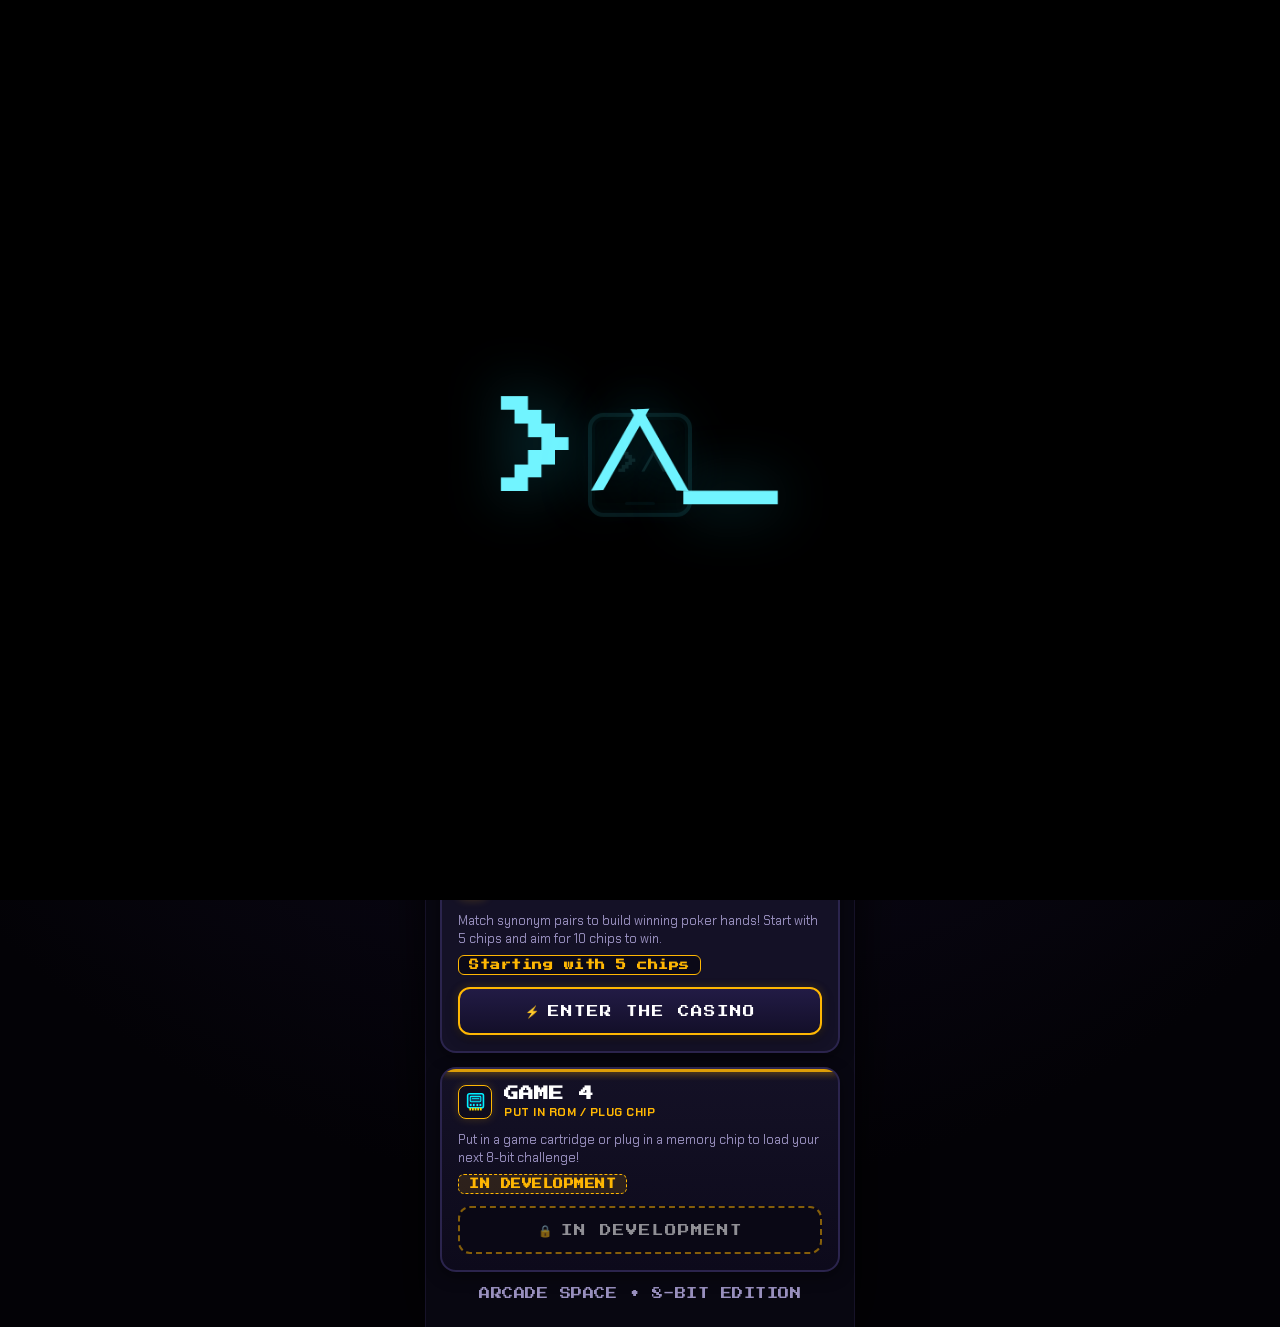
==== commit 1916eb9a: "Update ArcadeSpace startup animation" ====
--- a/index.html
+++ b/index.html
@@ -3,7 +3,7 @@
 <head>
   <meta charset="UTF-8">
   <meta name="viewport" content="width=device-width, initial-scale=1.0, maximum-scale=1.0, user-scalable=no, viewport-fit=cover">
-  <title>Arcade Space — 8-Bit Mobile Hub</title>
+  <title>ArcadeSpace — 8-Bit Mobile Hub</title>
   
   <!-- Retro 8-Bit & Mobile Fonts -->
   <link rel="preconnect" href="https://fonts.googleapis.com">
@@ -178,6 +178,31 @@
       transform: scale(0.95);
     }
 
+    /* Shared ArcadeSpace identity; the loader and header use the same card. */
+    .header-logo-card {
+      --space-brand-size: 50px;
+      flex-shrink: 0;
+      cursor: pointer;
+      transition: transform 214.286ms cubic-bezier(0.25, 1, 0.5, 1);
+      will-change: transform, opacity;
+    }
+    .header-logo-card:hover { transform: scale(1.05); }
+    .header-brand-info {
+      display: flex;
+      flex-direction: column;
+      align-items: flex-start;
+      text-align: left;
+    }
+    .header-terminal-tag {
+      font-family: var(--font-pixel);
+      font-size: 0.52rem;
+      color: var(--neon-cyan);
+      letter-spacing: 0.08em;
+      opacity: 0.85;
+      margin-top: 4px;
+      text-shadow: 0 0 8px rgba(0, 240, 255, 0.4);
+    }
+
     /* 8-Bit Coin Logo Header */
     .logo-container {
       text-align: center;
@@ -188,7 +213,7 @@
       display: inline-flex;
       align-items: center;
       justify-content: center;
-      gap: 8px;
+      gap: 12px;
     }
 
     .mobile-logo-title {
@@ -204,29 +229,6 @@
 
     .mobile-logo-title span {
       color: var(--neon-cyan);
-    }
-
-    /* 8-Bit Pixel Coin Animation */
-    .coin-8bit {
-      width: 24px;
-      height: 24px;
-      flex-shrink: 0;
-      animation: coin-bob 2.2s ease-in-out infinite;
-      filter: drop-shadow(0 0 6px rgba(255, 183, 3, 0.5));
-    }
-
-    .coin-8bit.alt {
-      animation-delay: 1.1s;
-    }
-
-    @keyframes coin-bob {
-      0%, 100% {
-        transform: translateY(0) rotate(0deg);
-      }
-      50% {
-        transform: translateY(-3px) rotate(6deg) scale(1.06);
-        filter: drop-shadow(0 0 10px rgba(255, 183, 3, 0.8));
-      }
     }
 
     /* Minimal Student Status Card */
@@ -609,8 +611,31 @@
       letter-spacing: 0.5px;
     }
   </style>
+  <link rel="stylesheet" href="assets/space-loader.css?v=cinematic2">
+  <noscript><style>.space-loader { display: none; }</style></noscript>
+  <script>
+    // Release the application even if the independent loader script cannot load.
+    window.__spaceLoaderFailsafe = window.setTimeout(function () {
+      document.getElementById('space-loader')?.remove();
+    }, 30000);
+  </script>
+  <script defer src="assets/space-loader.js?v=cinematic4"></script>
 </head>
 <body>
+  <section id="space-loader" class="space-loader space-loader--as" data-space-loader="as"
+           role="status" aria-label="Loading ArcadeSpace" aria-busy="true">
+    <audio data-loader-audio preload="auto" src="assets/as-start-normalized.wav?v=cinematic2" hidden></audio>
+    <div class="space-loader__stage" aria-hidden="true">
+      <div class="space-loader__logo">
+        <div class="space-brand space-brand--as">
+          <span class="space-brand__mark"><span>&gt;</span><span class="space-brand__a"><span class="slash">/</span><span class="backslash">\</span></span></span>
+        </div>
+      </div>
+      <div class="space-loader__prompt">
+        <span data-loader-lead><span>&gt;</span><span class="space-brand__a"><span class="slash">/</span><span class="backslash">\</span></span></span><span data-loader-text></span><span class="space-loader__cursor" data-loader-cursor>_</span>
+      </div>
+    </div>
+  </section>
 
   <!-- Ambient 20% Neon Atmosphere -->
   <div class="ambient-glow-top"></div>
@@ -632,47 +657,15 @@
     <!-- Logo Header with 8-Bit Golden Pixel Coins -->
     <header class="logo-container">
       <div class="mobile-logo-row">
-        <!-- 8-Bit Pixel Coin (Left) -->
-        <svg class="coin-8bit" viewBox="0 0 24 24" xmlns="http://www.w3.org/2000/svg">
-          <rect x="7" y="1" width="10" height="2" fill="#FFE066"/>
-          <rect x="7" y="21" width="10" height="2" fill="#D48B00"/>
-          <rect x="3" y="3" width="4" height="2" fill="#FFE066"/>
-          <rect x="17" y="3" width="4" height="2" fill="#FFE066"/>
-          <rect x="3" y="19" width="4" height="2" fill="#D48B00"/>
-          <rect x="17" y="19" width="4" height="2" fill="#D48B00"/>
-          <rect x="1" y="5" width="2" height="14" fill="#FFB703"/>
-          <rect x="21" y="5" width="2" height="14" fill="#FFB703"/>
-          <rect x="3" y="5" width="18" height="14" fill="#FFB703"/>
-          <rect x="7" y="3" width="10" height="18" fill="#FFC324"/>
-          <rect x="4" y="6" width="2" height="12" fill="#FFF2A3"/>
-          <rect x="6" y="4" width="12" height="2" fill="#FFF2A3"/>
-          <rect x="11" y="7" width="2" height="10" fill="#7D4E00"/>
-          <rect x="8" y="10" width="8" height="4" fill="#7D4E00"/>
-          <rect x="10" y="9" width="4" height="6" fill="#FFE066"/>
-          <rect x="11" y="11" width="2" height="2" fill="#FFFFFF"/>
-        </svg>
-
-        <h1 class="mobile-logo-title">ARCADE <span>SPACE</span></h1>
-
-        <!-- 8-Bit Pixel Coin (Right, Alt Timing) -->
-        <svg class="coin-8bit alt" viewBox="0 0 24 24" xmlns="http://www.w3.org/2000/svg">
-          <rect x="7" y="1" width="10" height="2" fill="#FFE066"/>
-          <rect x="7" y="21" width="10" height="2" fill="#D48B00"/>
-          <rect x="3" y="3" width="4" height="2" fill="#FFE066"/>
-          <rect x="17" y="3" width="4" height="2" fill="#FFE066"/>
-          <rect x="3" y="19" width="4" height="2" fill="#D48B00"/>
-          <rect x="17" y="19" width="4" height="2" fill="#D48B00"/>
-          <rect x="1" y="5" width="2" height="14" fill="#FFB703"/>
-          <rect x="21" y="5" width="2" height="14" fill="#FFB703"/>
-          <rect x="3" y="5" width="18" height="14" fill="#FFB703"/>
-          <rect x="7" y="3" width="10" height="18" fill="#FFC324"/>
-          <rect x="4" y="6" width="2" height="12" fill="#FFF2A3"/>
-          <rect x="6" y="4" width="12" height="2" fill="#FFF2A3"/>
-          <rect x="11" y="7" width="2" height="10" fill="#7D4E00"/>
-          <rect x="8" y="10" width="8" height="4" fill="#7D4E00"/>
-          <rect x="10" y="9" width="4" height="6" fill="#FFE066"/>
-          <rect x="11" y="11" width="2" height="2" fill="#FFFFFF"/>
-        </svg>
+        <!-- Task 1: Static Retro Game Card Logo -->
+        <div class="space-brand space-brand--as header-logo-card" id="headerLogoCard" title="ArcadeSpace Retro Game Card" aria-label="ArcadeSpace Logo">
+          <span class="space-brand__mark"><span>&gt;</span><span class="space-brand__a"><span class="slash">/</span><span class="backslash">\</span></span></span>
+        </div>
+
+        <div class="header-brand-info">
+          <h1 class="mobile-logo-title">ARCADE <span>SPACE</span></h1>
+          <div class="header-terminal-tag">&gt;<span class="space-brand__a"><span class="slash">/</span><span class="backslash">\</span></span>rcadeSpace_</div>
+        </div>
       </div>
     </header>
 
@@ -930,6 +923,104 @@
           osc.stop(now + 0.07);
         }
 
+        // Tactile Mechanical Keyboard / Gamepad Switch Sound
+        playKeyClick() {
+          if (this.muted) return;
+          this.init();
+          if (!this.ctx) return;
+          const now = this.ctx.currentTime;
+          const jitter = 0.92 + Math.random() * 0.16; // Subtle organic pitch variation
+
+          // 1. Sharp microswitch transient snap (click)
+          const clickOsc = this.ctx.createOscillator();
+          const clickGain = this.ctx.createGain();
+          clickOsc.type = "triangle";
+          clickOsc.frequency.setValueAtTime(1200 * jitter, now);
+          clickOsc.frequency.exponentialRampToValueAtTime(140 * jitter, now + 0.022);
+          clickGain.gain.setValueAtTime(0.22, now);
+          clickGain.gain.exponentialRampToValueAtTime(0.001, now + 0.024);
+          clickOsc.connect(clickGain);
+          clickGain.connect(this.ctx.destination);
+          clickOsc.start(now);
+          clickOsc.stop(now + 0.026);
+
+          // 2. Plastic bottom-out resonant thump (gamepad button feel)
+          const thudOsc = this.ctx.createOscillator();
+          const thudGain = this.ctx.createGain();
+          thudOsc.type = "sine";
+          thudOsc.frequency.setValueAtTime(180 * jitter, now);
+          thudOsc.frequency.exponentialRampToValueAtTime(45 * jitter, now + 0.035);
+          thudGain.gain.setValueAtTime(0.16, now);
+          thudGain.gain.exponentialRampToValueAtTime(0.001, now + 0.038);
+          thudOsc.connect(thudGain);
+          thudGain.connect(this.ctx.destination);
+          thudOsc.start(now);
+          thudOsc.stop(now + 0.04);
+        }
+
+        playTypewriterTick() {
+          this.playKeyClick();
+        }
+
+        playStartSound() {
+          if (this.muted) return;
+          try {
+            const fileAudio = new Audio('assets/as-start.mp3');
+            fileAudio.play().catch(() => {
+              const wavAudio = new Audio('assets/as-start.wav');
+              wavAudio.play().catch(() => {});
+            });
+          } catch (_) {}
+
+          this.init();
+          if (!this.ctx) return;
+          const now = this.ctx.currentTime;
+
+          // 1. Mechanical arcade microswitch click (0.0 to 0.09s)
+          const clickOsc = this.ctx.createOscillator();
+          const clickGain = this.ctx.createGain();
+          clickOsc.type = "triangle";
+          clickOsc.frequency.setValueAtTime(200, now);
+          clickOsc.frequency.exponentialRampToValueAtTime(25, now + 0.08);
+          clickGain.gain.setValueAtTime(0.32, now);
+          clickGain.gain.exponentialRampToValueAtTime(0.001, now + 0.08);
+          clickOsc.connect(clickGain);
+          clickGain.connect(this.ctx.destination);
+          clickOsc.start(now);
+          clickOsc.stop(now + 0.09);
+
+          // 2. 8-Bit Laser "Pew-Pew" Sweep (0.07s to 0.55s)
+          const laserTime = now + 0.07;
+          const laserOsc = this.ctx.createOscillator();
+          const laserGain = this.ctx.createGain();
+          laserOsc.type = "square";
+          laserOsc.frequency.setValueAtTime(2400, laserTime);
+          laserOsc.frequency.exponentialRampToValueAtTime(160, laserTime + 0.45);
+          laserGain.gain.setValueAtTime(0.2, laserTime);
+          laserGain.gain.exponentialRampToValueAtTime(0.001, laserTime + 0.48);
+          laserOsc.connect(laserGain);
+          laserGain.connect(this.ctx.destination);
+          laserOsc.start(laserTime);
+          laserOsc.stop(laserTime + 0.49);
+
+          // 3. Second Laser & Power-Up Arpeggio Chime (0.50s to 2.0s)
+          const arpTime = now + 0.50;
+          const notes = [523.25, 659.25, 783.99, 1046.50, 1318.51, 1567.98];
+          notes.forEach((freq, idx) => {
+            const t = arpTime + idx * 0.11;
+            const osc = this.ctx.createOscillator();
+            const gain = this.ctx.createGain();
+            osc.type = "square";
+            osc.frequency.setValueAtTime(freq, t);
+            gain.gain.setValueAtTime(0.12, t);
+            gain.gain.exponentialRampToValueAtTime(0.001, t + 0.35);
+            osc.connect(gain);
+            gain.connect(this.ctx.destination);
+            osc.start(t);
+            osc.stop(t + 0.36);
+          });
+        }
+
         playCartridgeSnap() {
           if (this.muted) return;
           this.init();
@@ -1272,6 +1363,18 @@
           });
         }
 
+        // ArcadeSpace Retro Game Card Header Interaction
+        const headerLogo = document.getElementById("headerLogoCard");
+        if (headerLogo) {
+          headerLogo.addEventListener("click", () => {
+            audio.playStartSound();
+            headerLogo.style.transform = "scale(1.12)";
+            setTimeout(() => {
+              headerLogo.style.transform = "";
+            }, 300 / 0.7);
+          });
+        }
+
         // 8-Bit Cartridge Bay Insert Interaction
         const btnCartridge = document.getElementById("btnInsertCartridge");
         if (btnCartridge) {
--- a/assets/space-loader.css
+++ b/assets/space-loader.css
@@ -0,0 +1,133 @@
+/* Shared identities and compositor-only motion for Lexical, Grammar and Arcade Space. */
+:where(.space-brand) {
+  --space-brand-size: 2.5rem;
+  width: var(--space-brand-size);
+  height: var(--space-brand-size);
+  font-size: calc(var(--space-brand-size) * .32);
+}
+.space-brand {
+  position: relative;
+  display: inline-grid;
+  place-items: center;
+  flex-shrink: 0;
+  box-sizing: border-box;
+  isolation: isolate;
+  border-radius: 21%;
+  line-height: 1;
+  user-select: none;
+}
+.space-brand__mark { position: relative; display: inline-flex; align-items: baseline; white-space: nowrap; }
+.space-brand--ls {
+  color: #a5b4fc;
+  background: linear-gradient(145deg, #14182d, #050912);
+  border: 1px solid #566397;
+  box-shadow: inset 0 1px 0 #cad6ff26, inset 0 -7px 15px #0008, 0 0 24px #6366f125;
+  font-family: 'Plus Jakarta Sans', ui-sans-serif, system-ui, sans-serif;
+  font-weight: 800;
+}
+.space-brand--ls::before {
+  content: ''; position: absolute; inset: 9%; border: 1px solid #7b8cc82b; border-radius: 15%;
+}
+.space-brand--ls .space-brand__mark,
+.space-loader--ls [data-loader-lead],
+.space-loader--ls [data-loader-text],
+.space-loader--ls [data-loader-cursor] {
+  color: #a5b4fc;
+  background: linear-gradient(115deg, #a5a1ff 15%, #809cff 46%, #67e8f9 100%);
+  -webkit-background-clip: text;
+  background-clip: text;
+  -webkit-text-fill-color: transparent;
+  text-shadow: 0 0 24px #818cf840;
+}
+.space-brand--gs {
+  color: #42683f;
+  background: #fffdf5;
+  border: 1px solid #b8c9b0;
+  box-shadow: inset 0 0 0 3px #f4f3e8, 2px 3px 0 #52734712;
+  font-family: Pangolin, 'Comic Sans MS', cursive;
+}
+.space-brand--gs::before {
+  content: ''; position: absolute; top: 0; bottom: 0; left: 27%; width: 1px; background: #d48276;
+}
+.space-brand__holes {
+  position: absolute; width: 7%; height: 7%; left: 10%; top: 23%;
+  border-radius: 50%; background: #bad1bf;
+  box-shadow: 0 calc(var(--space-brand-size) * .23) 0 #bad1bf, 0 calc(var(--space-brand-size) * .46) 0 #bad1bf;
+}
+.space-brand__rule { position: absolute; left: 29%; right: 7%; height: 1px; background: #b4c9ad; }
+.space-brand__rule--first { bottom: 57%; }
+.space-brand__rule--second { bottom: 27%; }
+.space-brand--gs .space-brand__mark {
+  position: absolute; left: 61%; bottom: calc(27% + 1px); width: 58%;
+  transform: translateX(-50%); line-height: 0; font-size: 0;
+}
+.space-brand--gs .space-brand__mark svg { display: block; width: 100%; height: auto; overflow: visible; }
+.space-brand--gs .space-brand__mark text { font-family: inherit; font-size: 32px; font-weight: 400; fill: currentColor; }
+.space-brand--as {
+  color: #71f4ff;
+  background: #041114;
+  border: 4px solid #45e7f3;
+  border-radius: 15%;
+  box-shadow: inset 0 0 0 3px #103a40, inset 0 -10px 0 #092428, 0 0 24px #00e5ff38;
+  font-family: 'Press Start 2P', 'Courier New', monospace;
+  font-size: calc(var(--space-brand-size) * .26);
+  text-shadow: 0 0 10px #22d3ee80;
+}
+.space-brand--as::after {
+  content: ''; position: absolute; bottom: 8%; left: 34%; right: 34%; height: 3%;
+  background: #45e7f366; border-radius: 2px;
+}
+.space-brand__a { display: inline-flex; align-items: baseline; margin-left: -.08em; transform: translateY(-.16em); }
+.space-brand__a .slash, .space-brand__a .backslash {
+  display: inline-block; width: .5em; text-align: center;
+  font-family: 'Courier New', monospace; font-weight: 700; line-height: 1;
+}
+.space-brand__a .slash { transform: skewX(-5deg) rotate(-3deg); transform-origin: 100% 100%; }
+.space-brand__a .backslash { margin-left: -.10em; transform: skewX(5deg) rotate(3deg); transform-origin: 0 100%; }
+
+.space-loader {
+  position: fixed; inset: 0; z-index: 9999;
+  display: grid; place-items: center; overflow: hidden;
+  background: #000; color: #a5b4fc;
+  font-family: 'Plus Jakarta Sans', ui-sans-serif, system-ui, sans-serif;
+  font-weight: 700; -webkit-font-smoothing: antialiased;
+  user-select: none; touch-action: none; outline: none;
+  will-change: transform, opacity;
+}
+.space-loader *, .space-loader *::before, .space-loader *::after { box-sizing: border-box; }
+.space-loader--gs { background: #e6fcf5; color: #42683f; font-family: Pangolin, 'Comic Sans MS', cursive; font-weight: 400; }
+.space-loader--as { background: #000; color: #71f4ff; font-family: 'Press Start 2P', 'Courier New', monospace; font-weight: 400; }
+.space-loader__stage { position: relative; width: 100%; height: 1px; }
+.space-loader__prompt {
+  position: absolute; top: 0; left: 50%;
+  display: inline-flex; align-items: baseline; white-space: pre;
+  font-size: clamp(1.25rem, 4.4vw, 2.75rem); line-height: 1.35;
+  transform: translate3d(-50%, -50%, 0) scale(3.7);
+  transform-origin: 50% 50%; will-change: transform, opacity;
+}
+.space-loader--as .space-loader__prompt {
+  font-size: clamp(.85rem, 3.6vw, 2rem); text-shadow: 0 0 18px #22d3ee66;
+}
+.space-loader__logo {
+  position: absolute; left: 50%; bottom: -6px;
+  opacity: 0; transform: translate3d(-50%, 68px, 0);
+  will-change: transform, opacity;
+}
+.space-loader__logo .space-brand {
+  --space-brand-size: clamp(80px, 14vw, 104px);
+  width: var(--space-brand-size); height: var(--space-brand-size);
+  font-size: calc(var(--space-brand-size) * .32);
+  font-family: inherit;
+}
+.space-loader__logo .space-brand--as { font-size: calc(var(--space-brand-size) * .26); }
+.space-loader__cursor { display: inline-block; opacity: 1; will-change: transform, opacity; }
+.space-loader--as [data-loader-lead] { display: inline-flex; align-items: baseline; gap: 0; }
+.space-loader--gs .space-loader__prompt,
+.space-loader--gs .space-brand { text-shadow: none; filter: none; }
+@media (max-width: 380px) {
+  .space-loader__prompt { font-size: 1.2rem; }
+  .space-loader--as .space-loader__prompt { font-size: .85rem; }
+}
+@media (prefers-reduced-motion: reduce) {
+  .space-loader__prompt { transform: translate3d(-50%, calc(-50% + 44px), 0) scale(1); }
+}
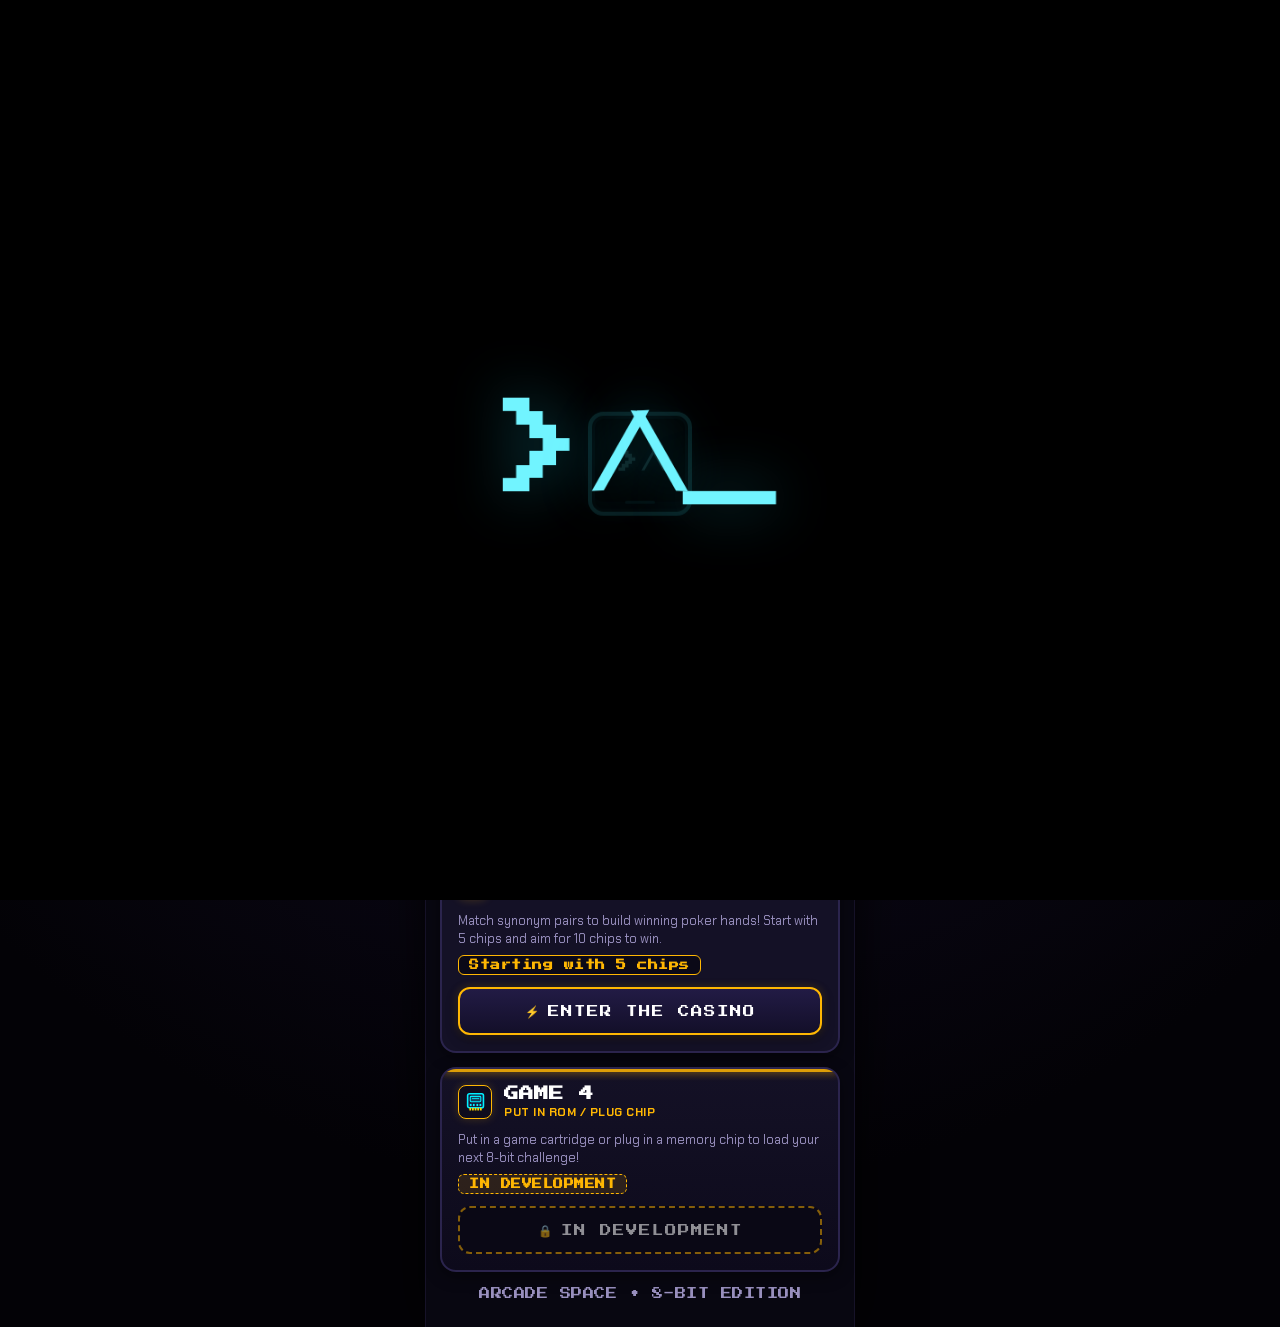
==== commit 89da89de: "fix: read the current LexicalSpace vocabulary database" ====
--- a/index.html
+++ b/index.html
@@ -620,6 +620,7 @@
     }, 30000);
   </script>
   <script defer src="assets/space-loader.js?v=cinematic4"></script>
+  <script src="assets/lexical-vocabulary.js"></script>
 </head>
 <body>
   <section id="space-loader" class="space-loader space-loader--as" data-space-loader="as"
@@ -1061,29 +1062,6 @@
       // =========================================================================
       // 2. USER PASSPORT & LOCAL WORDS DETECTION
       // =========================================================================
-      function getDetectedUser() {
-        const params = new URLSearchParams(window.location.search);
-        const urlUser = params.get("user");
-        if (urlUser && urlUser.trim()) return urlUser.trim();
-
-        const keys = ["vocab_user", "username", "lexicalSpace_username", "currentUser"];
-        for (const k of keys) {
-          const val = localStorage.getItem(k);
-          if (val && val.trim()) {
-            const trimmed = val.trim();
-            if (trimmed.startsWith("{")) {
-              try {
-                const parsed = JSON.parse(trimmed);
-                if (parsed && parsed.username) return parsed.username.trim();
-              } catch (_) {}
-            } else {
-              return trimmed;
-            }
-          }
-        }
-        return "Guest Cowboy";
-      }
-
       function sortTopicsNumericFirst(topics) {
         return [...topics].sort((a, b) => {
           const parseTopic = (t) => {
@@ -1110,49 +1088,17 @@
       }
 
       async function queryIndexedDBWordData(username) {
-        return new Promise((resolve) => {
-          try {
-            if (!window.indexedDB) return resolve({ totalCount: 0, topicMap: new Map(), sortedTopics: [] });
-            const req = indexedDB.open("LexicalSpaceDB", 1);
-            req.onerror = () => resolve({ totalCount: 0, topicMap: new Map(), sortedTopics: [] });
-            req.onsuccess = (e) => {
-              const db = e.target.result;
-              if (!db.objectStoreNames.contains("words")) return resolve({ totalCount: 0, topicMap: new Map(), sortedTopics: [] });
-              const tx = db.transaction("words", "readonly");
-              const store = tx.objectStore("words");
-              const getReq = store.getAll();
-              getReq.onerror = () => resolve({ totalCount: 0, topicMap: new Map(), sortedTopics: [] });
-              getReq.onsuccess = () => {
-                const all = getReq.result || [];
-                const u = (username && username !== "Guest Cowboy") ? username.toLowerCase() : "";
-                const matched = all.filter(w => !u || ((w.username || "").trim().toLowerCase() === u));
-
-                const topicMap = new Map();
-                let synonymCount = 0;
-                matched.forEach(w => {
-                  const t = (w.topic || "").trim();
-                  if (t) {
-                    topicMap.set(t, (topicMap.get(t) || 0) + 1);
-                  }
-                  const syn = w.synonym1 || w.synonym || w.synonym2 || (Array.isArray(w.synonyms) && w.synonyms.length > 0);
-                  if (syn) synonymCount++;
-                });
-
-                const rawTopics = Array.from(topicMap.keys());
-                const sortedTopics = sortTopicsNumericFirst(rawTopics);
-
-                resolve({
-                  totalCount: u ? matched.length : all.length,
-                  synonymCount: synonymCount,
-                  topicMap,
-                  sortedTopics
-                });
-              };
-            };
-          } catch (_) {
-            resolve({ totalCount: 0, synonymCount: 0, topicMap: new Map(), sortedTopics: [] });
+        const words = await window.lexicalVocabulary?.readWords(username) || [];
+        const topicMap = new Map();
+        let synonymCount = 0;
+        for (const word of words) {
+          for (const topic of window.lexicalVocabulary.topicsOf(word)) {
+            topicMap.set(topic, (topicMap.get(topic) || 0) + 1);
           }
-        });
+          const hasSynonyms = word.synonym1 || word.synonym || word.synonym2 || (Array.isArray(word.synonyms) && word.synonyms.length > 0);
+          if (hasSynonyms) synonymCount++;
+        }
+        return { totalCount: words.length, synonymCount, topicMap, sortedTopics: sortTopicsNumericFirst(topicMap.keys()) };
       }
 
       function getBestDuelScore(username) {
@@ -1173,7 +1119,8 @@
       // 3. MOBILE INITIALIZATION & TOUCH EVENTS
       // =========================================================================
       window.addEventListener("DOMContentLoaded", async () => {
-        const activeUser = getDetectedUser();
+        const profile = window.lexicalVocabulary?.activeProfile() || "";
+        const activeUser = profile || "Guest Cowboy";
         const domName = document.getElementById("playerName");
         const domAvatar = document.getElementById("playerAvatar");
         const domWordCount = document.getElementById("playerWordCount");
@@ -1201,7 +1148,7 @@
         }
 
         // Query words and topics dynamically from LexicalSpaceDB
-        const wordData = await queryIndexedDBWordData(activeUser);
+        const wordData = await queryIndexedDBWordData(profile);
         domWordCount.textContent = wordData.totalCount > 0 ? String(wordData.totalCount) : "24+";
 
         // Restore saved mode & topic preferences
@@ -1237,7 +1184,7 @@
         }
 
         function updateGameLinks(mode, topic) {
-          const userParam = (activeUser && activeUser !== "Guest Cowboy") ? `user=${encodeURIComponent(activeUser)}` : "";
+          const userParam = profile ? `user=${encodeURIComponent(profile)}` : "";
           const modeParam = `mode=${encodeURIComponent(mode)}`;
           const topicParam = (mode === "topic" && topic) ? `topic=${encodeURIComponent(topic)}` : "";
           const returnUrlParam = `returnUrl=${encodeURIComponent(window.location.href)}`;
